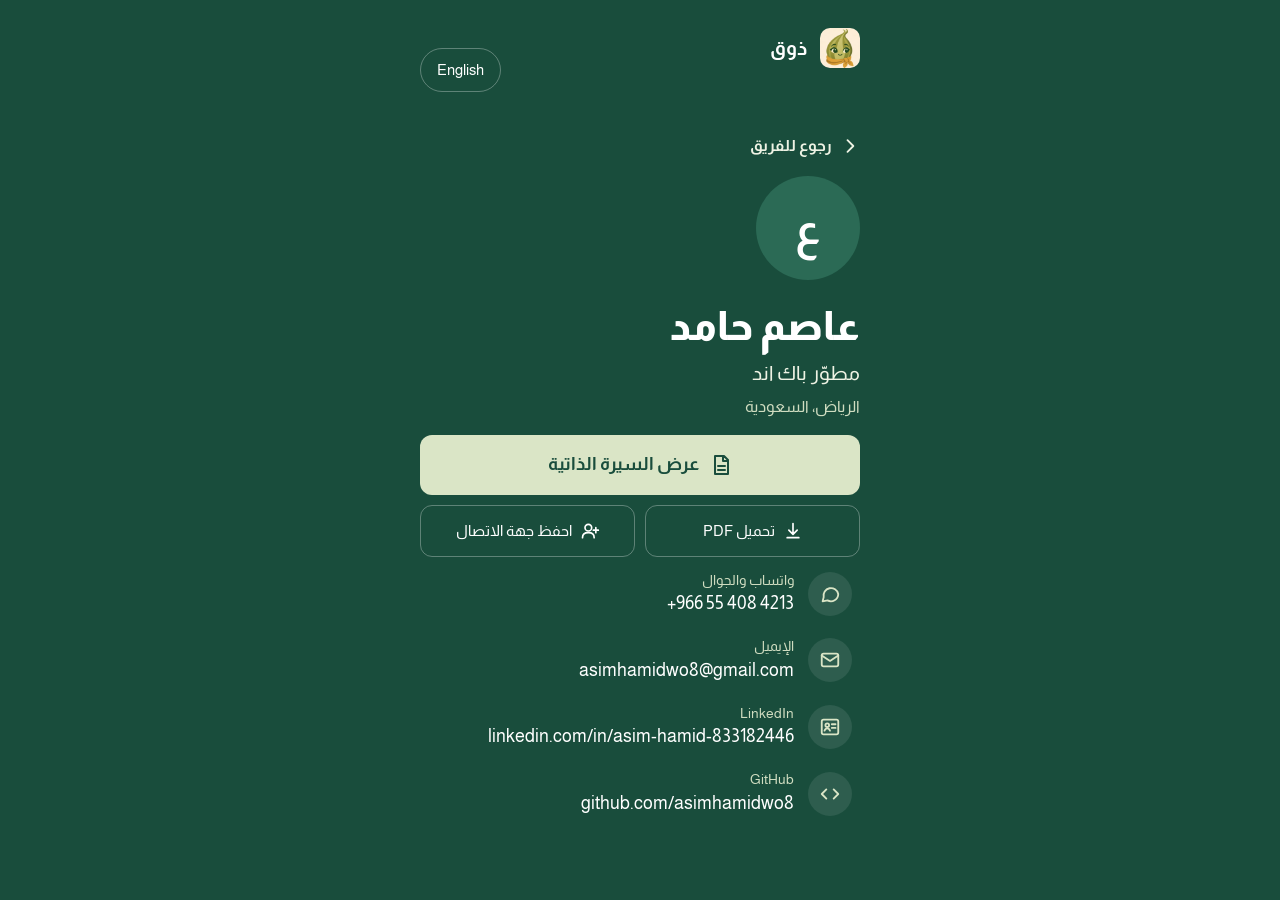
==== asim/index.html @ f2c8e551 "Add Thouq team site" ====
<!doctype html><html lang="ar" dir="rtl"><head><meta charset="utf-8"><meta name="viewport" content="width=device-width,initial-scale=1">
<title>عاصم حامد · ذوق</title><meta name="description" content="مطوّر باك اند في فريق ذوق"><meta name="theme-color" content="#194D3C">
<meta property="og:title" content="عاصم حامد · ذوق"><meta property="og:description" content="مطوّر باك اند في فريق ذوق">
<link rel="alternate" hreflang="en" href="../en/asim/index.html">
<link rel="icon" type="image/png" href="../favicon.png"><link rel="preconnect" href="https://fonts.googleapis.com"><link rel="stylesheet" href="https://fonts.googleapis.com/css2?family=Almarai:wght@400;700;800&display=swap"><link rel="stylesheet" href="../style.css"></head><body>
<div class="page"><aside><div class="side">
<div class="topbar"><a class="brand" href="../index.html"><img class="logo" src="../logo.png" alt="" width="40" height="40"><span>ذوق</span></a><a class="lang" href="../en/asim/index.html" hreflang="en" lang="en">English</a></div>
<a class="back" href="../index.html"><svg viewBox="0 0 24 24" aria-hidden="true"><path d="M9 5l7 7-7 7"/></svg>رجوع للفريق</a>
<div class="av"><img src="../photos/asim.jpg" alt="" onerror="this.remove()" onload="this.nextElementSibling.remove()"><span>ع</span></div>
<h1>عاصم حامد</h1>
<p class="role-line">مطوّر باك اند</p><p class="where">الرياض، السعودية</p>
<a class="save" href="../cv/asim-cv.pdf" target="_blank" rel="noopener"><svg viewBox="0 0 24 24" aria-hidden="true"><path d="M6 3h9l4 4v14H6zM14 3v5h5M9 13h7M9 17h7"/></svg>عرض السيرة الذاتية</a>
<div class="btnrow"><a class="ghost" href="../cv/asim-cv.pdf" download="Asim-Hamid-CV.pdf"><svg viewBox="0 0 24 24" aria-hidden="true"><path d="M12 3v12M7 11l5 5 5-5M5 20h14"/></svg>تحميل PDF</a><a class="ghost" href="../vcf/asim.vcf" download="Asim-Hamid.vcf"><svg viewBox="0 0 24 24" aria-hidden="true"><circle cx="10" cy="8" r="4"/><path d="M3 20c0-4 3-6 7-6s7 2 7 6M19 8v6M16 11h6"/></svg>احفظ جهة الاتصال</a></div>
<ul class="contacts"><li><a href="https://wa.me/966554084213" target="_blank" rel="noopener"><span class="ic"><svg viewBox="0 0 24 24" aria-hidden="true"><path d="M21 12a8 8 0 0 1-11.8 7L4 20l1.1-4.6A8 8 0 1 1 21 12z"/></svg></span><div><small>واتساب والجوال</small><span class="v ltr">+966 55 408 4213</span></div></a></li><li><a href="mailto:asimhamidwo8@gmail.com"><span class="ic"><svg viewBox="0 0 24 24" aria-hidden="true"><rect x="3" y="5" width="18" height="14" rx="2"/><path d="M3 7l9 6 9-6"/></svg></span><div><small>الإيميل</small><span class="v ltr">asimhamidwo8@gmail.com</span></div></a></li><li><a href="https://www.linkedin.com/in/asim-hamid-833182446" target="_blank" rel="noopener"><span class="ic"><svg viewBox="0 0 24 24" aria-hidden="true"><rect x="3" y="4" width="18" height="16" rx="2"/><circle cx="9" cy="10" r="2"/><path d="M6 16c.5-1.5 1.7-2.5 3-2.5s2.5 1 3 2.5M14 9h4M14 13h4"/></svg></span><div><small>LinkedIn</small><span class="v ltr">linkedin.com/in/asim-hamid-833182446</span></div></a></li><li><a href="https://github.com/asimhamidwo8" target="_blank" rel="noopener"><span class="ic"><svg viewBox="0 0 24 24" aria-hidden="true"><path d="M8 7l-5 5 5 5M16 7l5 5-5 5"/></svg></span><div><small>GitHub</small><span class="v ltr">github.com/asimhamidwo8</span></div></a></li></ul>

</div></aside></div></body></html>
---- style.css ----
*{box-sizing:border-box}html,body{margin:0}
:root{
  --deep:#194D3C;--green:#194D3C;--green-soft:#2B6A55;
  --paper:#F8F6EF;--card:#FFFDF8;--ink:#193A30;--muted:#5A6657;--line:#D7DDCE;--chip:#DAE5C6;
  --saffron:#DAE5C6;--saffron-dark:#C3D4A6;--on-deep:#EEF3E4;--on-deep-muted:#CFDCC0;
  --font:"Almarai","Segoe UI",Tahoma,system-ui,sans-serif;
  --r:12px;
}
body{background:var(--paper);color:var(--ink);font:400 18px/1.75 var(--font);-webkit-font-smoothing:antialiased}
a{color:inherit}
a:focus-visible,button:focus-visible{outline:3px solid var(--green);outline-offset:3px}
.hero a:focus-visible,aside a:focus-visible,aside button:focus-visible{outline-color:#DAE5C6}
.ltr{direction:ltr;unicode-bidi:isolate}

/* شعار صغير */
.brand{display:flex;align-items:center;gap:12px;text-decoration:none;color:#fff;font-weight:700;font-size:20px}
.logo{width:40px;height:40px;border-radius:10px;display:block;object-fit:cover}

/* الصفحة الرئيسية */
.hero{position:relative;overflow:hidden;background:var(--deep);color:#fff;padding:28px clamp(20px,6vw,72px) 72px;min-height:440px}
.hero::after{content:"ذ";position:absolute;inset-inline-end:-40px;bottom:-190px;font-size:min(560px,90vw);font-weight:700;line-height:1;color:rgba(255,255,255,.05);pointer-events:none}
.hero .brand{position:relative;z-index:1}
.hero-text{position:relative;z-index:1;max-width:760px;margin-top:88px}
.hero h1{font-size:clamp(46px,9vw,92px);line-height:1.15;margin:0;font-weight:800;animation:rise .5s ease-out both}
.hero p{margin:18px 0 0;font-size:clamp(19px,2.6vw,26px);color:var(--on-deep);max-width:30ch}
@keyframes rise{from{opacity:0;transform:translateY(14px)}to{opacity:1;transform:none}}
@media (prefers-reduced-motion:reduce){.hero h1{animation:none}*{transition:none!important}}

.members{display:grid;grid-template-columns:repeat(auto-fill,minmax(260px,1fr));gap:16px;padding:40px clamp(20px,6vw,72px) 24px;max-width:1100px;margin:0 auto}
.member{display:flex;gap:16px;align-items:center;background:var(--card);border:1px solid var(--line);border-radius:var(--r);padding:16px;text-decoration:none;min-height:88px;transition:border-color .2s,transform .2s}
.member:hover{border-color:var(--green);transform:translateY(-2px)}
.member:active{background:var(--chip)}
.member b{display:block;font-size:21px;line-height:1.4}
.member .role{color:var(--muted);font-size:17px}
.av{flex:none;width:64px;height:64px;border-radius:50%;background:var(--green);color:#fff;display:flex;align-items:center;justify-content:center;font-size:28px;font-weight:700;overflow:hidden}
.av img{width:100%;height:100%;object-fit:cover}
.soc{display:flex;gap:8px;flex-wrap:wrap;padding:0 clamp(20px,6vw,72px);max-width:1100px;margin:0 auto 8px}
.soc a,.pill{border:1px solid var(--line);background:var(--card);border-radius:999px;padding:10px 18px;font-size:15px;font-weight:500;text-decoration:none;min-height:44px;display:inline-flex;align-items:center}
footer.site{color:var(--muted);font-size:15px;padding:24px clamp(20px,6vw,72px) 40px;max-width:1100px;margin:0 auto}

/* صفحة الشخص: عمود جانبي + السيرة */
.page{min-height:100vh;background:var(--deep)}
aside{color:var(--on-deep);padding:28px 24px 48px}
.side{position:relative;z-index:1;max-width:440px;margin:0 auto}
aside .brand{margin-bottom:44px}
aside .av{width:104px;height:104px;font-size:44px;background:var(--green-soft)}
aside h1{font-size:40px;line-height:1.3;margin:20px 0 0;color:#fff;font-weight:800}
.role-line{margin:4px 0 0;font-size:20px;color:var(--on-deep)}
.where{margin:2px 0 0;font-size:16px;color:var(--on-deep-muted)}
.save{display:flex;align-items:center;justify-content:center;gap:10px;margin:28px 0 20px;font-weight:800;background:var(--saffron);color:var(--deep);text-decoration:none;font-weight:700;font-size:18px;padding:14px;border-radius:var(--r);min-height:52px;transition:background .15s}
.save:hover{background:#E6EED6}.save:active{background:var(--saffron-dark)}
.save svg{width:24px;height:24px;stroke:var(--deep)}
svg{fill:none;stroke-width:2;stroke-linecap:round;stroke-linejoin:round}
.contacts{list-style:none;margin:0;padding:0;display:flex;flex-direction:column;gap:4px}
.contacts a{display:flex;gap:14px;align-items:center;text-decoration:none;padding:8px;border-radius:var(--r);min-height:56px;transition:background .15s}
.contacts a:hover,.contacts a:active{background:rgba(255,255,255,.07)}
.ic{flex:none;width:44px;height:44px;border-radius:50%;background:rgba(255,255,255,.09);display:flex;align-items:center;justify-content:center}
.ic svg{width:22px;height:22px;stroke:var(--saffron)}
.contacts small{display:block;font-size:14px;color:var(--on-deep-muted);line-height:1.4}
.contacts span.v{display:block;font-weight:500;color:#fff;overflow-wrap:anywhere;line-height:1.5}
.aside-soc{margin-top:24px}
.aside-soc h2{font-size:14px;font-weight:500;color:var(--on-deep-muted);margin:0 0 8px}
.aside-soc .row{display:flex;gap:8px;flex-wrap:wrap}
.aside-soc a{border:1px solid rgba(255,255,255,.25);border-radius:999px;padding:8px 16px;min-height:44px;display:inline-flex;align-items:center;text-decoration:none;color:#fff;font-size:15px}

main.cv{padding:48px clamp(20px,5vw,72px) 32px;max-width:860px}
.cv section{margin:0 0 44px}
.cv h2{font-size:24px;line-height:1.3;margin:0 0 18px;padding-bottom:10px;border-bottom:2px solid var(--green);font-weight:700;display:flex;justify-content:space-between;align-items:baseline;gap:12px}
.cv .summary{font-size:20px;line-height:1.8;margin:0;max-width:62ch}
.entry{display:grid;grid-template-columns:150px 1fr;gap:8px 28px;padding:18px 0;border-top:1px solid var(--line)}
.entry.solo{grid-template-columns:1fr}
.entry:first-of-type{border-top:0;padding-top:4px}
.when{color:var(--muted);font-size:15px;font-weight:500}
.entry h3{margin:0;font-size:19px;line-height:1.5;font-weight:700}
.org{color:var(--green);font-weight:500;font-size:16px}
.entry p{margin:6px 0 0;max-width:62ch}
.entry ul{margin:6px 0 0;padding-inline-start:20px;max-width:62ch}
.tags{display:flex;flex-wrap:wrap;gap:8px;margin-top:10px}
.tag{background:var(--chip);color:var(--green);border-radius:999px;padding:2px 12px;font-size:14px;font-weight:500}
.skills{display:flex;flex-wrap:wrap;gap:8px}
.skills .tag{font-size:16px;padding:6px 16px}
.certs{list-style:none;margin:0;padding:0}
.certs li{display:flex;justify-content:space-between;gap:16px;padding:12px 0;border-top:1px solid var(--line)}
.certs li:first-child{border-top:0}
.certs .d{color:var(--muted);font-size:15px;white-space:nowrap}
.printbtn{font:inherit;font-size:15px;font-weight:500;color:var(--green);background:none;border:1px solid var(--green);border-radius:999px;padding:6px 16px;min-height:44px;cursor:pointer}
.printbtn:hover{background:var(--chip)}

@media (max-width:900px){
  .page{grid-template-columns:1fr}
  .side{position:static}
  aside{padding:24px 20px 32px}
  aside .brand{margin-bottom:28px}
  aside h1{font-size:34px}
  main.cv{padding-top:36px}
  .entry{grid-template-columns:1fr;gap:2px}
}


.ghost{display:flex;align-items:center;justify-content:center;margin:0 0 20px;border:1px solid rgba(255,255,255,.3);color:#fff;text-decoration:none;font-weight:500;font-size:17px;border-radius:var(--r);min-height:52px;transition:background .15s}
.ghost:hover,.ghost:active{background:rgba(255,255,255,.08)}
.save{margin-bottom:12px}


/* شريط علوي + مبدّل اللغة */
.topbar{display:flex;justify-content:space-between;align-items:center;gap:12px;position:relative;z-index:1}
aside .topbar{margin-bottom:44px}
.lang{color:#fff;text-decoration:none;font-weight:500;font-size:15px;border:1px solid rgba(255,255,255,.3);border-radius:999px;padding:8px 16px;min-height:44px;display:inline-flex;align-items:center;transition:background .15s}
.lang:hover,.lang:active{background:rgba(255,255,255,.1)}
.hero-text{margin-top:72px}
[dir=ltr] .hero p{max-width:34ch}
.ghost{gap:10px}
.ghost svg{width:22px;height:22px;stroke:#fff;flex:none}

/* الجوال */
html{-webkit-text-size-adjust:100%}
.contacts a,.contacts li{overflow-wrap:anywhere}
@media (max-width:600px){
  body{font-size:17px}
  .hero{min-height:0;padding:20px 20px 40px}
  .hero::after{display:none}
  .hero-text{margin-top:48px}
  .hero h1{font-size:44px}
  .hero p{font-size:19px}
  aside{padding:20px 20px 28px}
  aside .topbar{margin-bottom:28px}
  aside h1{font-size:32px}
  .member{padding:16px}
  .save,.ghost{min-height:54px}
  .contacts a{padding:12px 0}
}
@supports (padding:max(0px)){
  .hero,aside{padding-left:max(20px,env(safe-area-inset-left));padding-right:max(20px,env(safe-area-inset-right))}
}
@media (max-width:400px){.save{font-size:16px;gap:8px;padding-inline:14px}}

/* رجوع + أزرار السيرة */
.back{display:inline-flex;align-items:center;gap:8px;min-height:44px;color:var(--on-deep);text-decoration:none;font-weight:700;font-size:16px;margin:0 0 8px}
.back svg{width:20px;height:20px;fill:none;stroke:currentColor;stroke-width:2.2;stroke-linecap:round;stroke-linejoin:round}
[dir=ltr] .back svg{transform:scaleX(-1)}
.back:hover{color:#fff}
.btnrow{display:grid;grid-template-columns:1fr 1fr;gap:10px;margin:0 0 6px}
.btnrow .ghost{margin:0;font-size:15px;padding:0 8px;gap:8px;text-align:center;line-height:1.3}
.btnrow .ghost:only-child{grid-column:1/-1}
.btnrow .ghost svg{width:20px;height:20px;flex:none}
.cvnote{margin:0 0 18px;font-size:14px;color:var(--on-deep-muted);text-align:center}
.save{margin:14px 0 10px}
aside .topbar{margin-bottom:12px}
@media (max-width:600px){
  aside{padding:12px 18px 24px}
  aside .av{width:76px;height:76px;font-size:32px}
  aside h1{font-size:28px;margin-top:12px}
  .role-line{font-size:18px}
  .where{font-size:15px}
  .save{min-height:52px;margin:16px 0 10px}
  .btnrow .ghost{min-height:50px}
  .contacts li,.contacts a{padding-block:8px}
  .ic{width:40px;height:40px}
}

/* جوال: تصغير شامل */
@media (max-width:600px){
  body{font-size:15px;line-height:1.6}
  .brand{font-size:17px}.logo{width:32px;height:32px;border-radius:8px}
  .lang{font-size:13px;min-height:38px;padding:6px 13px}
  .hero{padding:14px 16px 28px}
  .hero-text{margin-top:28px}
  .hero h1{font-size:36px}
  .hero p{font-size:16px;margin-top:10px}
  main.list,.team{padding-inline:16px}
  .member{padding:12px;gap:12px}
  .member b{font-size:17px}.member .role{font-size:14px}
  .av{width:52px;height:52px;font-size:22px}
  aside{padding:8px 16px 18px}
  aside .topbar{margin-bottom:4px}
  .back{font-size:14px;min-height:38px;margin-bottom:2px}
  aside .av{width:64px;height:64px;font-size:28px}
  aside h1{font-size:24px;margin-top:8px}
  .role-line{font-size:15px;margin:0}
  .where{font-size:13px;margin:0}
  .save{min-height:46px;font-size:15px;margin:12px 0 8px;border-radius:10px}
  .save svg{width:20px;height:20px}
  .btnrow{gap:8px}
  .btnrow .ghost{min-height:44px;font-size:13px;border-radius:10px}
  .btnrow .ghost svg{width:18px;height:18px}
  .cvnote{font-size:12px;margin-bottom:8px}
  .contacts li,.contacts a{padding-block:5px;gap:12px}
  .contacts b,.contacts span.v{font-size:15px}
  .contacts small{font-size:12px}
  .ic{width:34px;height:34px}.ic svg{width:18px;height:18px}
}
@media (max-width:600px){.contacts a{min-height:46px;padding:4px 6px}.contacts{gap:0}}
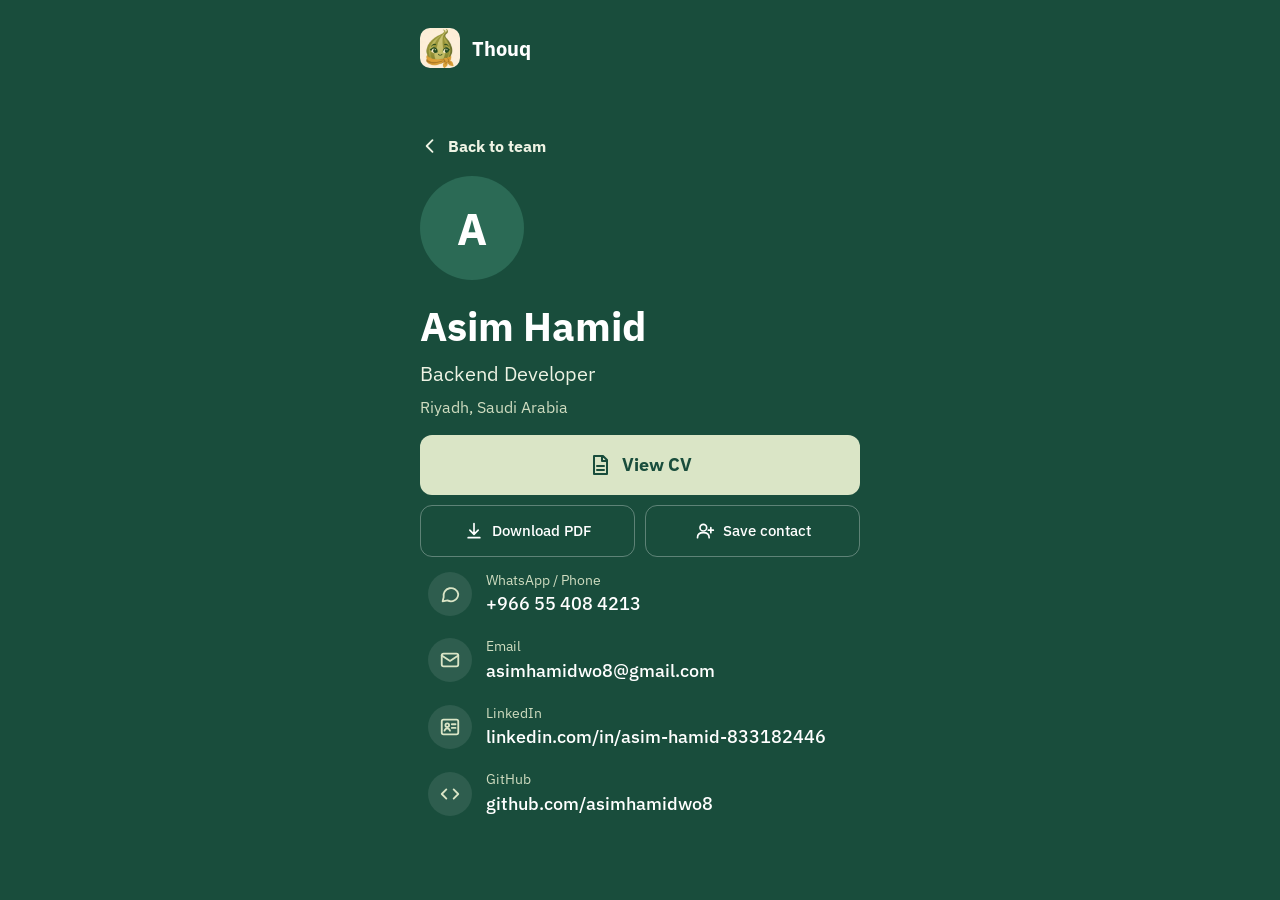
==== commit a7cc49be: "Add Shatha" ====
--- a/asim/index.html
+++ b/asim/index.html
@@ -1,16 +1,15 @@
-<!doctype html><html lang="ar" dir="rtl"><head><meta charset="utf-8"><meta name="viewport" content="width=device-width,initial-scale=1">
-<title>عاصم حامد · ذوق</title><meta name="description" content="مطوّر باك اند في فريق ذوق"><meta name="theme-color" content="#194D3C">
-<meta property="og:title" content="عاصم حامد · ذوق"><meta property="og:description" content="مطوّر باك اند في فريق ذوق">
-<link rel="alternate" hreflang="en" href="../en/asim/index.html">
-<link rel="icon" type="image/png" href="../favicon.png"><link rel="preconnect" href="https://fonts.googleapis.com"><link rel="stylesheet" href="https://fonts.googleapis.com/css2?family=Almarai:wght@400;700;800&display=swap"><link rel="stylesheet" href="../style.css"></head><body>
+<!doctype html><html lang="en" dir="ltr"><head><meta charset="utf-8"><meta name="viewport" content="width=device-width,initial-scale=1">
+<title>Asim Hamid · Thouq</title><meta name="description" content="Backend Developer on the Thouq team"><meta name="theme-color" content="#194D3C">
+<meta property="og:title" content="Asim Hamid · Thouq"><meta property="og:description" content="Backend Developer on the Thouq team">
+<link rel="icon" type="image/png" href="../favicon.png"><link rel="preconnect" href="https://fonts.googleapis.com"><link rel="stylesheet" href="https://fonts.googleapis.com/css2?family=IBM+Plex+Sans:wght@400;500;700&display=swap"><link rel="stylesheet" href="../style.css"></head><body>
 <div class="page"><aside><div class="side">
-<div class="topbar"><a class="brand" href="../index.html"><img class="logo" src="../logo.png" alt="" width="40" height="40"><span>ذوق</span></a><a class="lang" href="../en/asim/index.html" hreflang="en" lang="en">English</a></div>
-<a class="back" href="../index.html"><svg viewBox="0 0 24 24" aria-hidden="true"><path d="M9 5l7 7-7 7"/></svg>رجوع للفريق</a>
-<div class="av"><img src="../photos/asim.jpg" alt="" onerror="this.remove()" onload="this.nextElementSibling.remove()"><span>ع</span></div>
-<h1>عاصم حامد</h1>
-<p class="role-line">مطوّر باك اند</p><p class="where">الرياض، السعودية</p>
-<a class="save" href="../cv/asim-cv.pdf" target="_blank" rel="noopener"><svg viewBox="0 0 24 24" aria-hidden="true"><path d="M6 3h9l4 4v14H6zM14 3v5h5M9 13h7M9 17h7"/></svg>عرض السيرة الذاتية</a>
-<div class="btnrow"><a class="ghost" href="../cv/asim-cv.pdf" download="Asim-Hamid-CV.pdf"><svg viewBox="0 0 24 24" aria-hidden="true"><path d="M12 3v12M7 11l5 5 5-5M5 20h14"/></svg>تحميل PDF</a><a class="ghost" href="../vcf/asim.vcf" download="Asim-Hamid.vcf"><svg viewBox="0 0 24 24" aria-hidden="true"><circle cx="10" cy="8" r="4"/><path d="M3 20c0-4 3-6 7-6s7 2 7 6M19 8v6M16 11h6"/></svg>احفظ جهة الاتصال</a></div>
-<ul class="contacts"><li><a href="https://wa.me/966554084213" target="_blank" rel="noopener"><span class="ic"><svg viewBox="0 0 24 24" aria-hidden="true"><path d="M21 12a8 8 0 0 1-11.8 7L4 20l1.1-4.6A8 8 0 1 1 21 12z"/></svg></span><div><small>واتساب والجوال</small><span class="v ltr">+966 55 408 4213</span></div></a></li><li><a href="mailto:asimhamidwo8@gmail.com"><span class="ic"><svg viewBox="0 0 24 24" aria-hidden="true"><rect x="3" y="5" width="18" height="14" rx="2"/><path d="M3 7l9 6 9-6"/></svg></span><div><small>الإيميل</small><span class="v ltr">asimhamidwo8@gmail.com</span></div></a></li><li><a href="https://www.linkedin.com/in/asim-hamid-833182446" target="_blank" rel="noopener"><span class="ic"><svg viewBox="0 0 24 24" aria-hidden="true"><rect x="3" y="4" width="18" height="16" rx="2"/><circle cx="9" cy="10" r="2"/><path d="M6 16c.5-1.5 1.7-2.5 3-2.5s2.5 1 3 2.5M14 9h4M14 13h4"/></svg></span><div><small>LinkedIn</small><span class="v ltr">linkedin.com/in/asim-hamid-833182446</span></div></a></li><li><a href="https://github.com/asimhamidwo8" target="_blank" rel="noopener"><span class="ic"><svg viewBox="0 0 24 24" aria-hidden="true"><path d="M8 7l-5 5 5 5M16 7l5 5-5 5"/></svg></span><div><small>GitHub</small><span class="v ltr">github.com/asimhamidwo8</span></div></a></li></ul>
+<div class="topbar"><a class="brand" href="../index.html"><img class="logo" src="../logo.png" alt="" width="40" height="40"><span>Thouq</span></a></div>
+<a class="back" href="../index.html"><svg viewBox="0 0 24 24" aria-hidden="true"><path d="M9 5l7 7-7 7"/></svg>Back to team</a>
+<div class="av"><img src="../photos/asim.jpg" alt="" onerror="this.remove()" onload="this.nextElementSibling.remove()"><span>A</span></div>
+<h1>Asim Hamid</h1>
+<p class="role-line">Backend Developer</p><p class="where">Riyadh, Saudi Arabia</p>
+<a class="save" href="../cv/asim-cv.pdf" target="_blank" rel="noopener"><svg viewBox="0 0 24 24" aria-hidden="true"><path d="M6 3h9l4 4v14H6zM14 3v5h5M9 13h7M9 17h7"/></svg>View CV</a>
+<div class="btnrow"><a class="ghost" href="../cv/asim-cv.pdf" download="Asim-Hamid-CV.pdf"><svg viewBox="0 0 24 24" aria-hidden="true"><path d="M12 3v12M7 11l5 5 5-5M5 20h14"/></svg>Download PDF</a><a class="ghost" href="../vcf/asim.vcf" download="Asim-Hamid.vcf"><svg viewBox="0 0 24 24" aria-hidden="true"><circle cx="10" cy="8" r="4"/><path d="M3 20c0-4 3-6 7-6s7 2 7 6M19 8v6M16 11h6"/></svg>Save contact</a></div>
+<ul class="contacts"><li><a href="https://wa.me/966554084213" target="_blank" rel="noopener"><span class="ic"><svg viewBox="0 0 24 24" aria-hidden="true"><path d="M21 12a8 8 0 0 1-11.8 7L4 20l1.1-4.6A8 8 0 1 1 21 12z"/></svg></span><div><small>WhatsApp / Phone</small><span class="v ltr">+966 55 408 4213</span></div></a></li><li><a href="mailto:asimhamidwo8@gmail.com"><span class="ic"><svg viewBox="0 0 24 24" aria-hidden="true"><rect x="3" y="5" width="18" height="14" rx="2"/><path d="M3 7l9 6 9-6"/></svg></span><div><small>Email</small><span class="v ltr">asimhamidwo8@gmail.com</span></div></a></li><li><a href="https://www.linkedin.com/in/asim-hamid-833182446" target="_blank" rel="noopener"><span class="ic"><svg viewBox="0 0 24 24" aria-hidden="true"><rect x="3" y="4" width="18" height="16" rx="2"/><circle cx="9" cy="10" r="2"/><path d="M6 16c.5-1.5 1.7-2.5 3-2.5s2.5 1 3 2.5M14 9h4M14 13h4"/></svg></span><div><small>LinkedIn</small><span class="v ltr">linkedin.com/in/asim-hamid-833182446</span></div></a></li><li><a href="https://github.com/asimhamidwo8" target="_blank" rel="noopener"><span class="ic"><svg viewBox="0 0 24 24" aria-hidden="true"><path d="M8 7l-5 5 5 5M16 7l5 5-5 5"/></svg></span><div><small>GitHub</small><span class="v ltr">github.com/asimhamidwo8</span></div></a></li></ul>
 
 </div></aside></div></body></html>
--- a/style.css
+++ b/style.css
@@ -3,7 +3,7 @@
   --deep:#194D3C;--green:#194D3C;--green-soft:#2B6A55;
   --paper:#F8F6EF;--card:#FFFDF8;--ink:#193A30;--muted:#5A6657;--line:#D7DDCE;--chip:#DAE5C6;
   --saffron:#DAE5C6;--saffron-dark:#C3D4A6;--on-deep:#EEF3E4;--on-deep-muted:#CFDCC0;
-  --font:"Almarai","Segoe UI",Tahoma,system-ui,sans-serif;
+  --font:"IBM Plex Sans","Segoe UI",Tahoma,system-ui,sans-serif;
   --r:12px;
 }
 body{background:var(--paper);color:var(--ink);font:400 18px/1.75 var(--font);-webkit-font-smoothing:antialiased}
